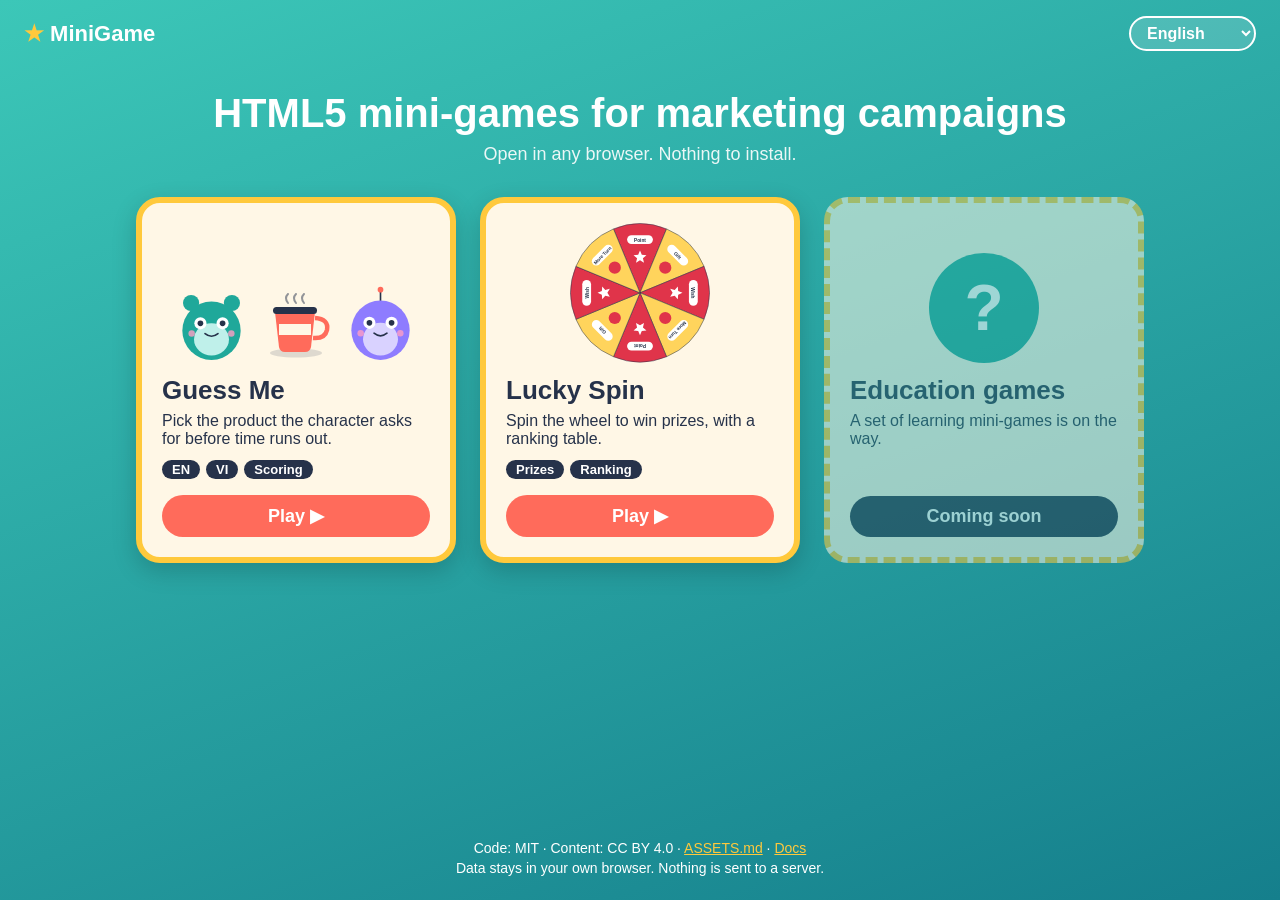
==== index.html @ eef8e9b8 "Add hub landing page with English/Vietnamese i18n and links back from each game The root index.html " ====
<!doctype html>
<html lang="en">
  <head>
    <meta charset="utf-8" />
    <meta name="viewport" content="width=device-width, initial-scale=1" />
    <title>MiniGame</title>
    <meta name="description" content="Small HTML5 marketing mini-games that run in the browser." />
    <link rel="stylesheet" href="assets/hub.css" />
  </head>
  <body>
    <header class="top">
      <a class="brand" href="./"><span class="brand-star">&#9733;</span> MiniGame</a>
      <label class="lang">
        <span class="sr-only" data-i18n="language">Language</span>
        <select id="lang-select" aria-label="Language"></select>
      </label>
    </header>

    <main>
      <section class="hero">
        <h1 data-i18n="heroTitle">HTML5 mini-games for marketing campaigns</h1>
        <p data-i18n="heroText">Open in any browser. Nothing to install.</p>
      </section>

      <section class="cards" aria-label="Games">
        <article class="card">
          <div class="card-art" aria-hidden="true">
            <img src="games/guess-me/assets/img/characters/character-1-normal.7f3e9793.svg" alt="" />
            <img src="games/guess-me/assets/img/products/product-1.bf2fbdc6.svg" alt="" />
            <img src="games/guess-me/assets/img/characters/character-3-normal.3fb1a4d6.svg" alt="" />
          </div>
          <h2>Guess Me</h2>
          <p data-i18n="guessMeText">Pick the product the character asks for before time runs out.</p>
          <ul class="tags">
            <li>EN</li>
            <li>VI</li>
            <li data-i18n="tagScore">Scoring</li>
          </ul>
          <a class="play" href="games/guess-me/"><span data-i18n="play">Play</span> &#9654;</a>
        </article>

        <article class="card">
          <div class="card-art wheel" aria-hidden="true">
            <img src="games/spin-wheel/assets/img/circle-inner.svg" alt="" />
          </div>
          <h2>Lucky Spin</h2>
          <p data-i18n="luckySpinText">Spin the wheel to win prizes, with a ranking table.</p>
          <ul class="tags">
            <li data-i18n="tagPrizes">Prizes</li>
            <li data-i18n="tagRanking">Ranking</li>
          </ul>
          <a class="play" href="games/spin-wheel/"><span data-i18n="play">Play</span> &#9654;</a>
        </article>

        <article class="card soon" aria-disabled="true">
          <div class="card-art" aria-hidden="true">
            <span class="soon-icon">?</span>
          </div>
          <h2 data-i18n="eduTitle">Education games</h2>
          <p data-i18n="eduText">A set of learning mini-games is on the way.</p>
          <span class="play disabled" data-i18n="comingSoon">Coming soon</span>
        </article>
      </section>
    </main>

    <footer>
      <p>
        <span data-i18n="licenseCode">Code: MIT</span> &middot;
        <span data-i18n="licenseContent">Content: CC BY 4.0</span> &middot;
        <a href="ASSETS.md">ASSETS.md</a> &middot;
        <a href="README.md" data-i18n="docs">Docs</a>
      </p>
      <p data-i18n="privacy">Data stays in your own browser. Nothing is sent to a server.</p>
    </footer>

    <script src="assets/hub.js"></script>
  </body>
</html>
---- assets/hub.css ----
:root {
  --teal: #1fa89a;
  --coral: #ff6b5b;
  --sun: #ffc93c;
  --navy: #26324a;
  --cream: #fff7e6;
}
* {
  box-sizing: border-box;
}
body {
  margin: 0;
  min-height: 100vh;
  display: flex;
  flex-direction: column;
  font-family: "Quicksand", "Segoe UI", Arial, sans-serif;
  color: var(--navy);
  background: linear-gradient(160deg, #3cc7b8, #157f8c);
}
.sr-only {
  position: absolute;
  width: 1px;
  height: 1px;
  overflow: hidden;
  clip: rect(0 0 0 0);
}
.top {
  display: flex;
  align-items: center;
  justify-content: space-between;
  padding: 16px 24px;
}
.brand {
  color: #fff;
  font-weight: 700;
  font-size: 22px;
  text-decoration: none;
}
.brand-star {
  color: var(--sun);
}
.lang select {
  padding: 6px 12px;
  border-radius: 999px;
  border: 2px solid #fff;
  background: rgba(255, 255, 255, 0.15);
  color: #fff;
  font: inherit;
  font-weight: 700;
  cursor: pointer;
}
.lang select option {
  color: var(--navy);
}
main {
  flex: 1;
  width: 100%;
  max-width: 1040px;
  margin: 0 auto;
  padding: 0 16px 32px;
}
.hero {
  text-align: center;
  color: #fff;
  padding: 24px 0 32px;
}
.hero h1 {
  margin: 0 0 8px;
  font-size: clamp(26px, 5vw, 40px);
}
.hero p {
  margin: 0;
  font-size: 18px;
  opacity: 0.9;
}
.cards {
  display: grid;
  grid-template-columns: repeat(auto-fit, minmax(260px, 1fr));
  gap: 24px;
}
.card {
  display: flex;
  flex-direction: column;
  padding: 20px;
  border-radius: 24px;
  background: var(--cream);
  border: 6px solid var(--sun);
  box-shadow: 0 8px 24px rgba(0, 0, 0, 0.18);
}
.card-art {
  display: flex;
  align-items: flex-end;
  justify-content: center;
  gap: 4px;
  height: 140px;
  margin-bottom: 12px;
}
.card-art img {
  max-height: 100%;
  min-width: 0;
  width: 30%;
  object-fit: contain;
}
.card-art.wheel img {
  width: auto;
  height: 100%;
}
.card h2 {
  margin: 0 0 6px;
  font-size: 26px;
}
.card p {
  margin: 0 0 12px;
  flex: 1;
}
.tags {
  display: flex;
  flex-wrap: wrap;
  gap: 6px;
  margin: 0 0 16px;
  padding: 0;
  list-style: none;
}
.tags li {
  padding: 2px 10px;
  border-radius: 999px;
  background: var(--navy);
  color: #fff;
  font-size: 13px;
  font-weight: 700;
}
.play {
  display: block;
  padding: 10px 16px;
  border-radius: 999px;
  background: var(--coral);
  color: #fff;
  font-weight: 700;
  font-size: 18px;
  text-align: center;
  text-decoration: none;
}
.play:hover,
.play:focus-visible {
  background: #e5503f;
}
.soon {
  opacity: 0.55;
  border-style: dashed;
  box-shadow: none;
}
.soon-icon {
  display: flex;
  align-items: center;
  justify-content: center;
  width: 110px;
  height: 110px;
  border-radius: 50%;
  background: var(--teal);
  color: #fff;
  font-size: 64px;
  font-weight: 700;
}
.play.disabled,
.play.disabled:hover {
  background: var(--navy);
  cursor: default;
}
footer {
  padding: 20px 16px;
  text-align: center;
  color: #fff;
  font-size: 14px;
}
footer p {
  margin: 4px 0;
}
footer a {
  color: var(--sun);
}
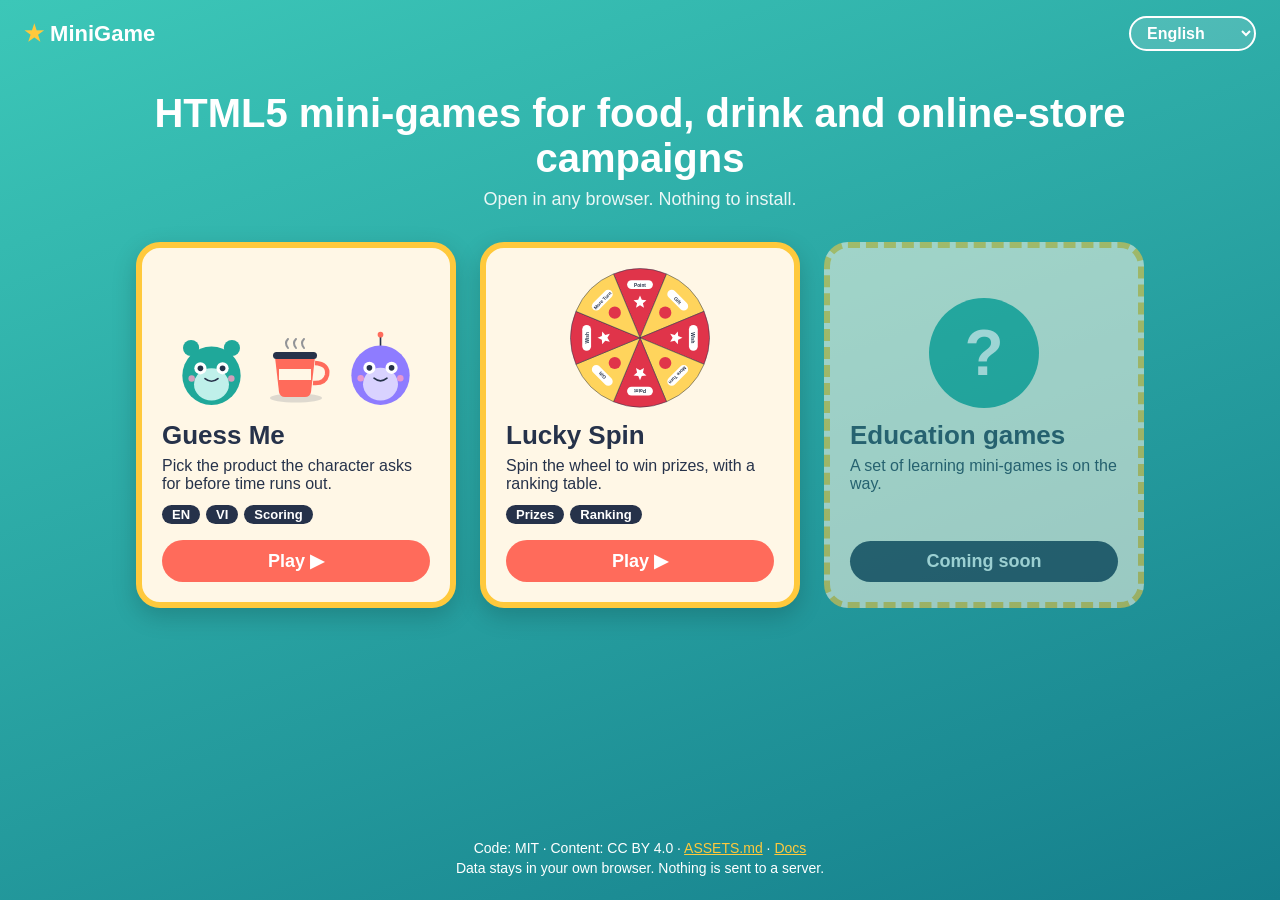
==== commit 344d697c: "Retheme to Corner Cafe: F&B and online-store products and prizes, drawn soda bottle Replaces the fou" ====
--- a/index.html
+++ b/index.html
@@ -4,7 +4,7 @@
     <meta charset="utf-8" />
     <meta name="viewport" content="width=device-width, initial-scale=1" />
     <title>MiniGame</title>
-    <meta name="description" content="Small HTML5 marketing mini-games that run in the browser." />
+    <meta name="description" content="Small HTML5 mini-games for food, drink and online-store campaigns that run in the browser." />
     <link rel="stylesheet" href="assets/hub.css" />
   </head>
   <body>
@@ -18,7 +18,7 @@
 
     <main>
       <section class="hero">
-        <h1 data-i18n="heroTitle">HTML5 mini-games for marketing campaigns</h1>
+        <h1 data-i18n="heroTitle">HTML5 mini-games for food, drink and online-store campaigns</h1>
         <p data-i18n="heroText">Open in any browser. Nothing to install.</p>
       </section>
 
@@ -73,6 +73,7 @@
       <p data-i18n="privacy">Data stays in your own browser. Nothing is sent to a server.</p>
     </footer>
 
+    <script src="shared/i18n.js"></script>
     <script src="assets/hub.js"></script>
   </body>
 </html>
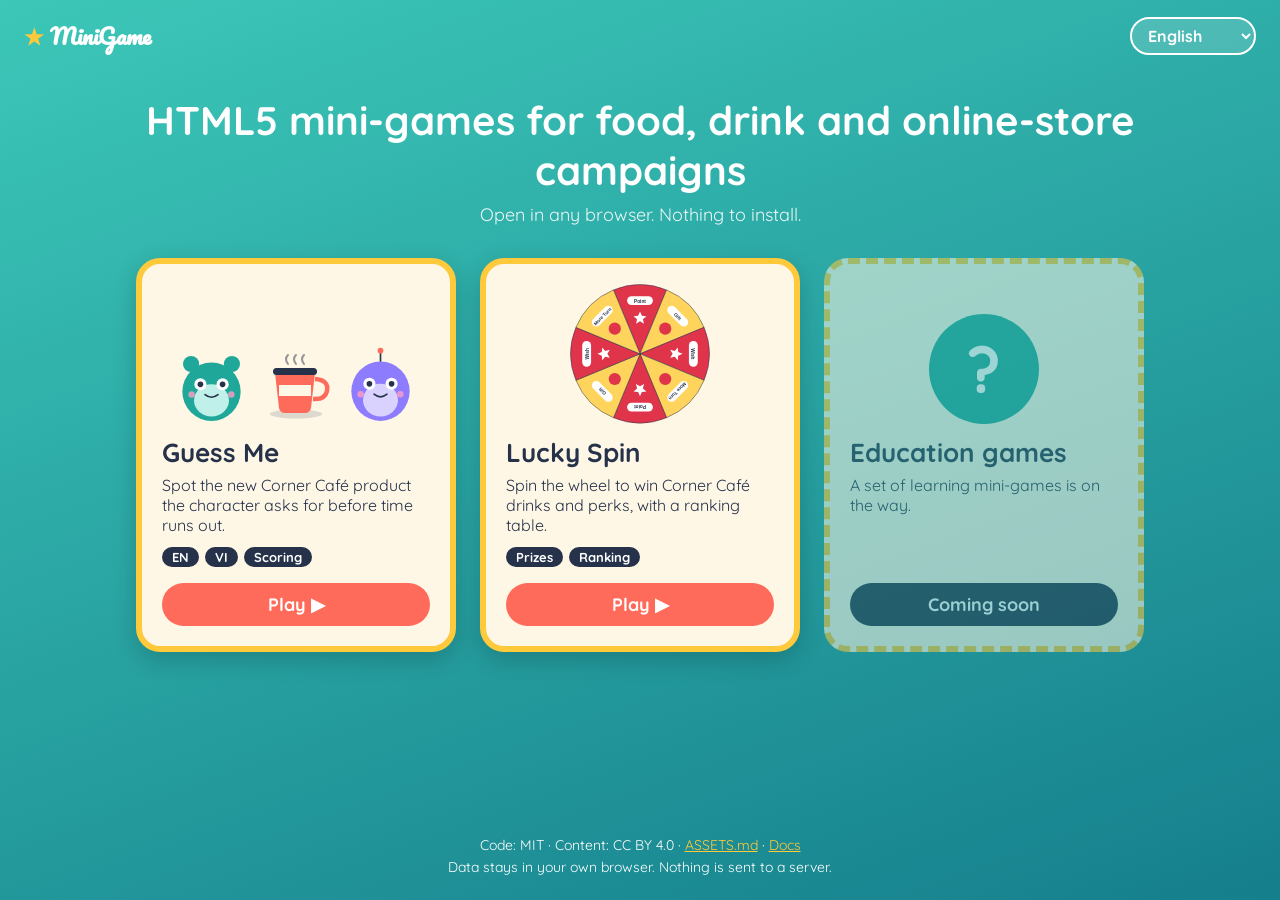
==== commit e879bb70: "Add games.json registry and shared theme.css (Pacifico + Quicksand) The hub now builds its cards fro" ====
--- a/index.html
+++ b/index.html
@@ -5,6 +5,7 @@
     <meta name="viewport" content="width=device-width, initial-scale=1" />
     <title>MiniGame</title>
     <meta name="description" content="Small HTML5 mini-games for food, drink and online-store campaigns that run in the browser." />
+    <link rel="stylesheet" href="shared/theme.css" />
     <link rel="stylesheet" href="assets/hub.css" />
   </head>
   <body>
@@ -22,45 +23,7 @@
         <p data-i18n="heroText">Open in any browser. Nothing to install.</p>
       </section>
 
-      <section class="cards" aria-label="Games">
-        <article class="card">
-          <div class="card-art" aria-hidden="true">
-            <img src="games/guess-me/assets/img/characters/character-1-normal.7f3e9793.svg" alt="" />
-            <img src="games/guess-me/assets/img/products/product-1.bf2fbdc6.svg" alt="" />
-            <img src="games/guess-me/assets/img/characters/character-3-normal.3fb1a4d6.svg" alt="" />
-          </div>
-          <h2>Guess Me</h2>
-          <p data-i18n="guessMeText">Pick the product the character asks for before time runs out.</p>
-          <ul class="tags">
-            <li>EN</li>
-            <li>VI</li>
-            <li data-i18n="tagScore">Scoring</li>
-          </ul>
-          <a class="play" href="games/guess-me/"><span data-i18n="play">Play</span> &#9654;</a>
-        </article>
-
-        <article class="card">
-          <div class="card-art wheel" aria-hidden="true">
-            <img src="games/spin-wheel/assets/img/circle-inner.svg" alt="" />
-          </div>
-          <h2>Lucky Spin</h2>
-          <p data-i18n="luckySpinText">Spin the wheel to win prizes, with a ranking table.</p>
-          <ul class="tags">
-            <li data-i18n="tagPrizes">Prizes</li>
-            <li data-i18n="tagRanking">Ranking</li>
-          </ul>
-          <a class="play" href="games/spin-wheel/"><span data-i18n="play">Play</span> &#9654;</a>
-        </article>
-
-        <article class="card soon" aria-disabled="true">
-          <div class="card-art" aria-hidden="true">
-            <span class="soon-icon">?</span>
-          </div>
-          <h2 data-i18n="eduTitle">Education games</h2>
-          <p data-i18n="eduText">A set of learning mini-games is on the way.</p>
-          <span class="play disabled" data-i18n="comingSoon">Coming soon</span>
-        </article>
-      </section>
+      <section class="cards" id="cards" aria-label="Games"></section>
     </main>
 
     <footer>
--- a/shared/theme.css
+++ b/shared/theme.css
@@ -0,0 +1,9 @@
+/* Shared typography. Two fonts for every page:
+   display (Pacifico): logo and big titles only; body (Quicksand): everything else.
+   Both include Vietnamese. Change a font here and every game follows. */
+@import url("https://fonts.googleapis.com/css2?family=Pacifico&family=Quicksand:wght@400;500;600;700&display=swap");
+
+:root {
+  --font-display: "Pacifico", "Segoe Script", cursive;
+  --font-body: "Quicksand", "Segoe UI", Arial, sans-serif;
+}
--- a/assets/hub.css
+++ b/assets/hub.css
@@ -13,7 +13,7 @@
   min-height: 100vh;
   display: flex;
   flex-direction: column;
-  font-family: "Quicksand", "Segoe UI", Arial, sans-serif;
+  font-family: var(--font-body);
   color: var(--navy);
   background: linear-gradient(160deg, #3cc7b8, #157f8c);
 }
@@ -31,6 +31,7 @@
   padding: 16px 24px;
 }
 .brand {
+  font-family: var(--font-display);
   color: #fff;
   font-weight: 700;
   font-size: 22px;
